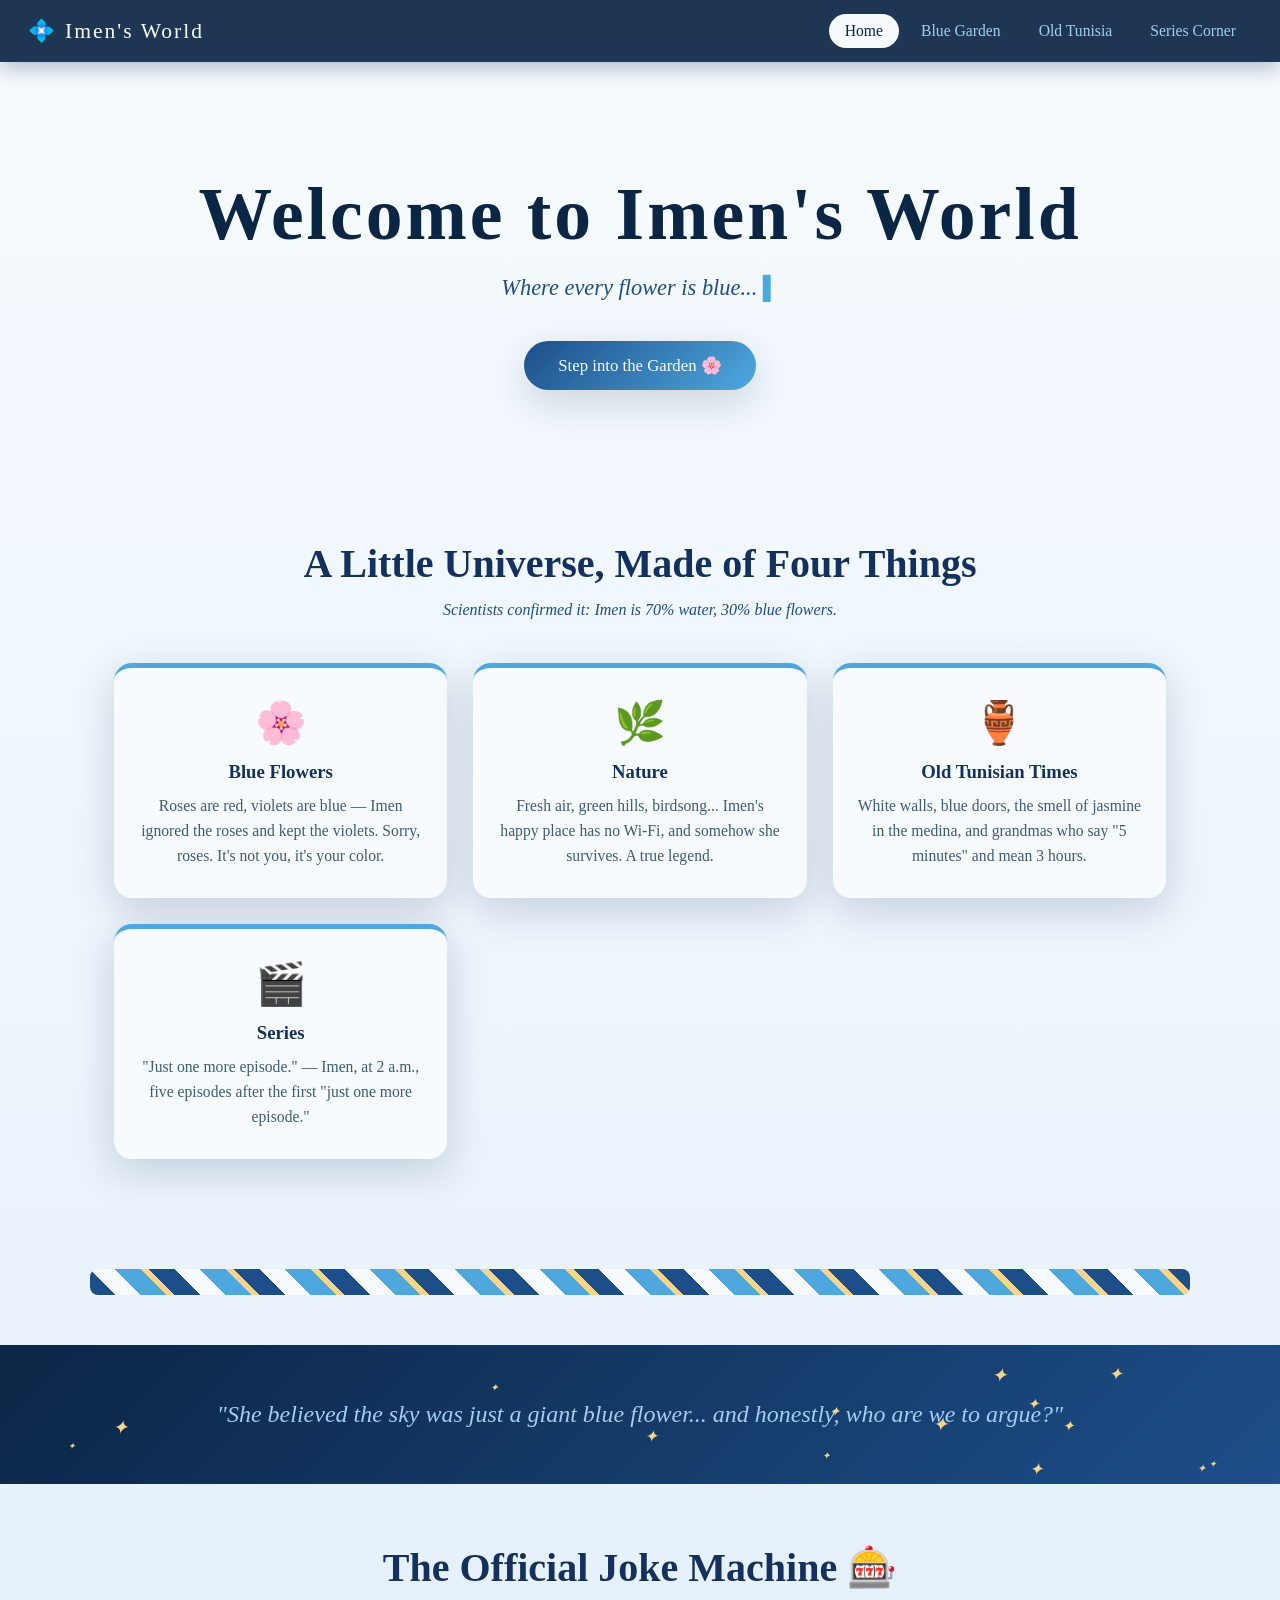
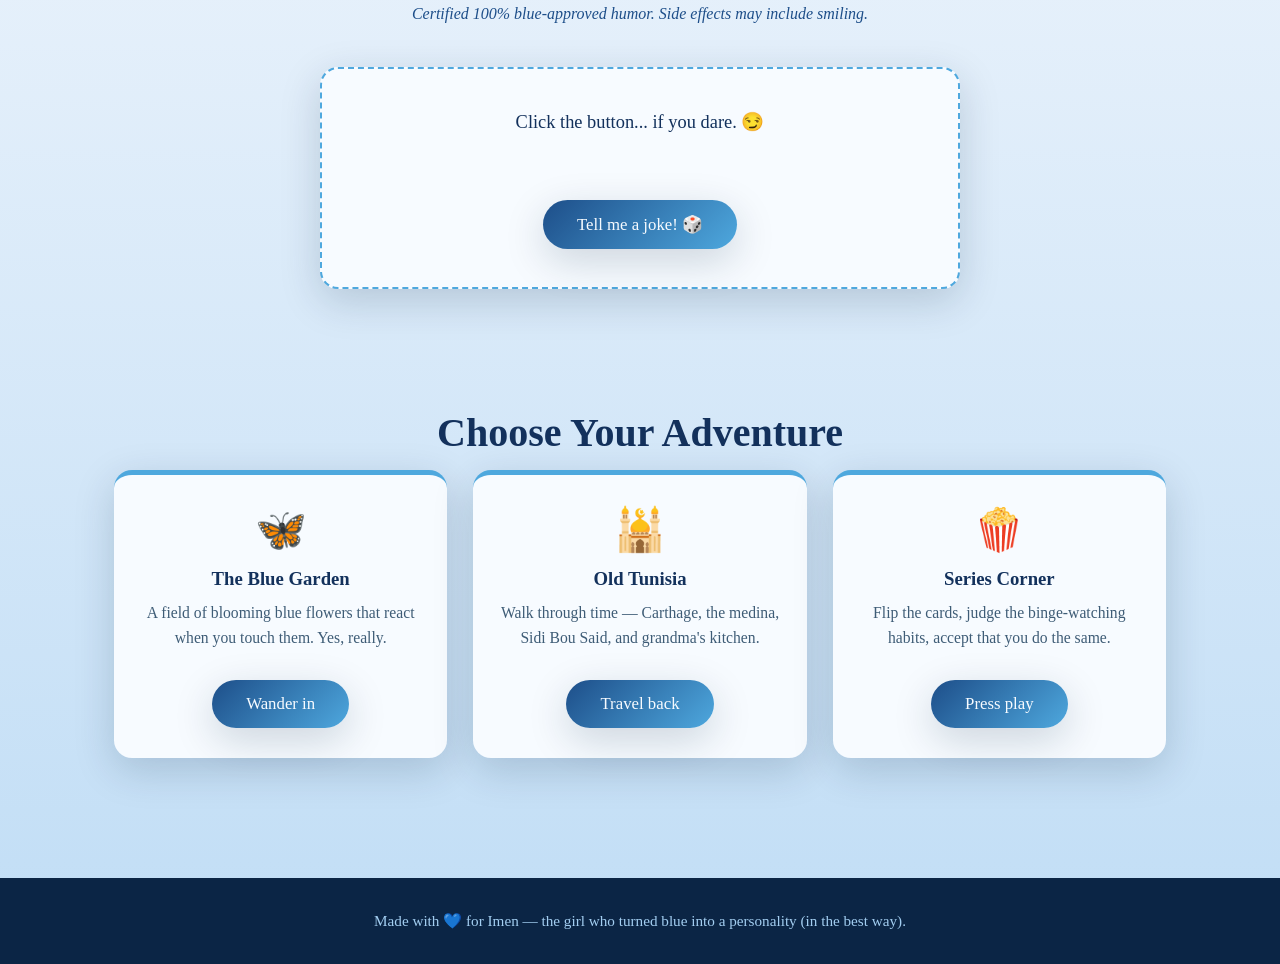
==== index.html @ 589ac903 "basics" ====
<!DOCTYPE html>
<html lang="en">
<head>
  <meta charset="UTF-8" />
  <meta name="viewport" content="width=device-width, initial-scale=1.0" />
  <title>Imen's World 💙</title>
  <link rel="stylesheet" href="style.css" />
</head>
<body>

  <nav>
    <a class="logo" href="index.html"><span class="spin-flower">💠</span> Imen's World</a>
    <div class="nav-links">
      <a href="index.html" class="active">Home</a>
      <a href="garden.html">Blue Garden</a>
      <a href="tunisia.html">Old Tunisia</a>
      <a href="series.html">Series Corner</a>
    </div>
  </nav>

  <main>
    <header class="hero">
      <h1>Welcome to Imen's World</h1>
      <p class="subtitle typewriter" data-typewriter='["Where every flower is blue... obviously. 💙","Powered by jasmine, mint tea & cliffhangers.","Ahla w sahla, beautiful soul! 🌿","Warning: excessive blue ahead. No refunds."]'></p>
      <a class="btn" href="garden.html">Step into the Garden 🌸</a>
    </header>

    <section>
      <h2 class="section-title reveal">A Little Universe, Made of Four Things</h2>
      <p class="section-sub reveal">Scientists confirmed it: Imen is 70% water, 30% blue flowers.</p>

      <div class="card-grid">
        <div class="card reveal">
          <span class="emoji">🌸</span>
          <h3>Blue Flowers</h3>
          <p>Roses are red, violets are blue — Imen ignored the roses and kept the violets. Sorry, roses. It's not you, it's your color.</p>
        </div>
        <div class="card reveal">
          <span class="emoji">🌿</span>
          <h3>Nature</h3>
          <p>Fresh air, green hills, birdsong... Imen's happy place has no Wi-Fi, and somehow she survives. A true legend.</p>
        </div>
        <div class="card reveal">
          <span class="emoji">🏺</span>
          <h3>Old Tunisian Times</h3>
          <p>White walls, blue doors, the smell of jasmine in the medina, and grandmas who say "5 minutes" and mean 3 hours.</p>
        </div>
        <div class="card reveal">
          <span class="emoji">🎬</span>
          <h3>Series</h3>
          <p>"Just one more episode." — Imen, at 2 a.m., five episodes after the first "just one more episode."</p>
        </div>
      </div>
    </section>

    <div class="mosaic-band"></div>

    <div class="quote-banner reveal">
      "She believed the sky was just a giant blue flower... and honestly, who are we to argue?"
    </div>

    <section>
      <h2 class="section-title reveal">The Official Joke Machine 🎰</h2>
      <p class="section-sub reveal">Certified 100% blue-approved humor. Side effects may include smiling.</p>

      <div class="joke-box reveal">
        <p id="joke-text" data-jokes='["Why did the blue flower never gossip? Because petals have ears... wait, that is not how it goes. 🌸","Imen has two moods: \"I love nature\" and \"the nature is outside and my series is inside.\" 🎬","Why did Imen bring a ladder to the medina? She heard the standards in old Tunisia were really high. 🏺","What is Imen&apos;s favorite color? Blue. Second favorite? Also blue. We double-checked. 💙","A Tunisian grandma&apos;s \"come eat a little something\" is legally binding for a 7-course meal. 🍲","Imen doesn&apos;t skip the intro song. She respects the artists. All 9 seasons of them. 🎵","Why don&apos;t blue flowers ever feel sad? Because they&apos;re already blue — it cancels out. Science! 🔬"]'>
          Click the button... if you dare. 😏
        </p>
        <button class="btn" id="joke-btn">Tell me a joke! 🎲</button>
      </div>
    </section>

    <section>
      <h2 class="section-title reveal">Choose Your Adventure</h2>
      <div class="card-grid">
        <div class="card reveal">
          <span class="emoji">🦋</span>
          <h3>The Blue Garden</h3>
          <p>A field of blooming blue flowers that react when you touch them. Yes, really.</p>
          <a class="btn" href="garden.html">Wander in</a>
        </div>
        <div class="card reveal">
          <span class="emoji">🕌</span>
          <h3>Old Tunisia</h3>
          <p>Walk through time — Carthage, the medina, Sidi Bou Said, and grandma's kitchen.</p>
          <a class="btn" href="tunisia.html">Travel back</a>
        </div>
        <div class="card reveal">
          <span class="emoji">🍿</span>
          <h3>Series Corner</h3>
          <p>Flip the cards, judge the binge-watching habits, accept that you do the same.</p>
          <a class="btn" href="series.html">Press play</a>
        </div>
      </div>
    </section>
  </main>

  <footer>
    Made with <span class="heart">💙</span> for Imen — the girl who turned blue into a personality (in the best way).
  </footer>

  <script src="script.js"></script>
</body>
</html>
---- style.css ----
/* ============================================
   Imen's World — shared styles
   Palette: Sidi Bou Said blues & whites
   ============================================ */

:root {
  --night: #0b2545;
  --deep: #13315c;
  --royal: #1d4e89;
  --sky: #4ea8de;
  --baby: #a3cef1;
  --mist: #e7f1fb;
  --cloud: #f7fbff;
  --gold: #f4d58d;
  --ink: #102a43;
  --radius: 18px;
  --shadow: 0 12px 40px rgba(11, 37, 69, 0.18);
}

* { margin: 0; padding: 0; box-sizing: border-box; }

html { scroll-behavior: smooth; }

body {
  font-family: "Georgia", "Times New Roman", serif;
  background: linear-gradient(180deg, var(--cloud) 0%, var(--mist) 60%, var(--baby) 130%);
  color: var(--ink);
  min-height: 100vh;
  overflow-x: hidden;
}

/* ---------- Page fade-in ---------- */
main { animation: pageIn 0.9s ease both; }
@keyframes pageIn {
  from { opacity: 0; transform: translateY(24px); }
  to   { opacity: 1; transform: translateY(0); }
}

/* ---------- Navigation ---------- */
nav {
  position: sticky;
  top: 0;
  z-index: 100;
  display: flex;
  align-items: center;
  justify-content: space-between;
  flex-wrap: wrap;
  gap: 10px;
  padding: 14px 28px;
  background: rgba(11, 37, 69, 0.92);
  backdrop-filter: blur(8px);
  box-shadow: 0 4px 24px rgba(11, 37, 69, 0.35);
}

.logo {
  color: var(--cloud);
  font-size: 1.35rem;
  letter-spacing: 2px;
  text-decoration: none;
  display: flex;
  align-items: center;
  gap: 8px;
}

.logo .spin-flower {
  display: inline-block;
  animation: slowSpin 9s linear infinite;
}
@keyframes slowSpin { to { transform: rotate(360deg); } }

.nav-links { display: flex; gap: 6px; flex-wrap: wrap; }

.nav-links a {
  color: var(--baby);
  text-decoration: none;
  padding: 8px 16px;
  border-radius: 999px;
  transition: background 0.3s, color 0.3s, transform 0.3s;
  font-size: 0.98rem;
}

.nav-links a:hover {
  background: var(--sky);
  color: var(--night);
  transform: translateY(-3px) rotate(-1deg);
}

.nav-links a.active {
  background: var(--cloud);
  color: var(--night);
}

/* ---------- Hero ---------- */
.hero {
  position: relative;
  text-align: center;
  padding: 110px 20px 90px;
  overflow: hidden;
}

.hero h1 {
  font-size: clamp(2.4rem, 7vw, 4.6rem);
  color: var(--night);
  letter-spacing: 3px;
  animation: glowPulse 4s ease-in-out infinite;
}

@keyframes glowPulse {
  0%, 100% { text-shadow: 0 0 10px rgba(78, 168, 222, 0.25); }
  50%      { text-shadow: 0 0 30px rgba(78, 168, 222, 0.75); }
}

.hero .subtitle {
  margin-top: 18px;
  font-size: clamp(1.05rem, 2.6vw, 1.4rem);
  color: var(--royal);
  font-style: italic;
  min-height: 1.6em;
}

.typewriter::after {
  content: "▌";
  color: var(--sky);
  animation: blink 0.85s steps(1) infinite;
}
@keyframes blink { 50% { opacity: 0; } }

/* ---------- Buttons ---------- */
.btn {
  display: inline-block;
  margin-top: 30px;
  padding: 14px 34px;
  border: none;
  border-radius: 999px;
  background: linear-gradient(135deg, var(--royal), var(--sky));
  color: var(--cloud);
  font-size: 1.05rem;
  font-family: inherit;
  text-decoration: none;
  cursor: pointer;
  box-shadow: var(--shadow);
  transition: transform 0.3s, box-shadow 0.3s;
}

.btn:hover {
  transform: translateY(-5px) scale(1.04);
  box-shadow: 0 18px 50px rgba(29, 78, 137, 0.4);
}

.btn:active { transform: scale(0.97); }

/* ---------- Sections & cards ---------- */
section { padding: 60px 24px; max-width: 1100px; margin: 0 auto; }

.section-title {
  text-align: center;
  font-size: clamp(1.7rem, 4vw, 2.5rem);
  color: var(--deep);
  margin-bottom: 14px;
}

.section-sub {
  text-align: center;
  color: var(--royal);
  font-style: italic;
  margin-bottom: 44px;
}

.card-grid {
  display: grid;
  grid-template-columns: repeat(auto-fit, minmax(250px, 1fr));
  gap: 26px;
}

.card {
  background: var(--cloud);
  border-radius: var(--radius);
  padding: 30px 24px;
  text-align: center;
  box-shadow: var(--shadow);
  border-top: 5px solid var(--sky);
  transition: transform 0.35s, box-shadow 0.35s;
}

.card:hover {
  transform: translateY(-10px) rotate(0.6deg);
  box-shadow: 0 24px 60px rgba(11, 37, 69, 0.25);
}

.card .emoji {
  font-size: 2.6rem;
  display: inline-block;
  animation: floaty 3.4s ease-in-out infinite;
}

.card h3 { color: var(--deep); margin: 14px 0 10px; }
.card p { color: #3e5c76; line-height: 1.6; font-size: 0.98rem; }

@keyframes floaty {
  0%, 100% { transform: translateY(0); }
  50%      { transform: translateY(-9px); }
}

/* ---------- Scroll reveal ---------- */
.reveal {
  opacity: 0;
  transform: translateY(40px);
  transition: opacity 0.8s ease, transform 0.8s ease;
}
.reveal.visible { opacity: 1; transform: translateY(0); }

/* ---------- Falling petals ---------- */
.petal {
  position: fixed;
  top: -40px;
  color: var(--sky);
  z-index: 50;
  pointer-events: none;
  user-select: none;
  animation-name: fall, sway;
  animation-timing-function: linear, ease-in-out;
  animation-iteration-count: 1, infinite;
}

@keyframes fall {
  to { transform: translateY(110vh) rotate(360deg); opacity: 0.85; }
}
@keyframes sway {
  0%, 100% { margin-left: 0; }
  50%      { margin-left: 48px; }
}

/* ---------- Flip cards (series) ---------- */
.flip-card {
  background: transparent;
  perspective: 1100px;
  height: 270px;
}

.flip-inner {
  position: relative;
  width: 100%;
  height: 100%;
  transition: transform 0.8s cubic-bezier(0.4, 0.2, 0.2, 1);
  transform-style: preserve-3d;
}

.flip-card:hover .flip-inner { transform: rotateY(180deg); }

.flip-face {
  position: absolute;
  inset: 0;
  backface-visibility: hidden;
  border-radius: var(--radius);
  display: flex;
  flex-direction: column;
  align-items: center;
  justify-content: center;
  padding: 24px;
  text-align: center;
  box-shadow: var(--shadow);
}

.flip-front {
  background: linear-gradient(160deg, var(--deep), var(--royal));
  color: var(--cloud);
}

.flip-front .emoji { font-size: 3rem; }
.flip-front h3 { margin-top: 14px; letter-spacing: 1px; }

.flip-back {
  background: var(--cloud);
  color: var(--ink);
  transform: rotateY(180deg);
  border: 2px solid var(--baby);
  line-height: 1.55;
}

/* ---------- Tunisian arches & mosaic ---------- */
.arch-row {
  display: grid;
  grid-template-columns: repeat(auto-fit, minmax(220px, 1fr));
  gap: 26px;
}

.arch {
  background: var(--cloud);
  border: 3px solid var(--royal);
  border-radius: 130px 130px var(--radius) var(--radius);
  padding: 60px 22px 30px;
  text-align: center;
  box-shadow: var(--shadow);
  transition: transform 0.4s;
  position: relative;
  overflow: hidden;
}

.arch::before {
  content: "";
  position: absolute;
  top: 0; left: 0; right: 0;
  height: 12px;
  background: repeating-linear-gradient(
    90deg,
    var(--royal) 0 14px,
    var(--cloud) 14px 28px,
    var(--sky) 28px 42px,
    var(--cloud) 42px 56px
  );
}

.arch:hover { transform: translateY(-8px) scale(1.02); }

.arch .door {
  font-size: 3rem;
  display: inline-block;
  transition: transform 0.5s;
}
.arch:hover .door { transform: rotateY(35deg) scale(1.15); }

.arch h3 { color: var(--deep); margin: 12px 0 10px; }
.arch p { color: #3e5c76; line-height: 1.6; font-size: 0.95rem; }

.mosaic-band {
  height: 26px;
  margin: 50px auto;
  max-width: 1100px;
  border-radius: 8px;
  background: repeating-linear-gradient(
    45deg,
    var(--royal) 0 18px,
    var(--cloud) 18px 36px,
    var(--sky) 36px 54px,
    var(--gold) 54px 60px
  );
  background-size: 200% 100%;
  animation: mosaicSlide 14s linear infinite;
}

@keyframes mosaicSlide { to { background-position: 200% 0; } }

/* ---------- Garden / blooming flowers ---------- */
.garden {
  display: flex;
  justify-content: center;
  align-items: flex-end;
  gap: clamp(8px, 4vw, 40px);
  flex-wrap: wrap;
  padding: 30px 10px 0;
}

.flower {
  font-size: clamp(2.2rem, 6vw, 3.6rem);
  transform: scale(0);
  animation: bloom 1.1s cubic-bezier(0.34, 1.56, 0.64, 1) forwards;
  cursor: pointer;
  transition: transform 0.3s;
}

.flower:hover { transform: scale(1.3) rotate(12deg) !important; }

.flower.tint { filter: hue-rotate(195deg) saturate(1.35); }

@keyframes bloom {
  to { transform: scale(1); }
}

.stem-note {
  text-align: center;
  margin-top: 24px;
  color: var(--royal);
  font-style: italic;
}

/* ---------- Joke box ---------- */
.joke-box {
  max-width: 640px;
  margin: 0 auto;
  background: var(--cloud);
  border-radius: var(--radius);
  border: 2px dashed var(--sky);
  padding: 38px 30px;
  text-align: center;
  box-shadow: var(--shadow);
}

.joke-box p {
  font-size: 1.15rem;
  line-height: 1.65;
  color: var(--deep);
  min-height: 3.4em;
  transition: opacity 0.3s;
}

.joke-box p.fading { opacity: 0; }

/* ---------- Quote banner ---------- */
.quote-banner {
  background: linear-gradient(135deg, var(--night), var(--royal));
  color: var(--baby);
  text-align: center;
  padding: 56px 24px;
  font-size: clamp(1.1rem, 3vw, 1.5rem);
  font-style: italic;
  position: relative;
  overflow: hidden;
}

.quote-banner .star {
  position: absolute;
  color: var(--gold);
  animation: twinkle 2.6s ease-in-out infinite;
}

@keyframes twinkle {
  0%, 100% { opacity: 0.15; transform: scale(0.8); }
  50%      { opacity: 1; transform: scale(1.25); }
}

/* ---------- Timeline (old Tunisian times) ---------- */
.timeline {
  position: relative;
  max-width: 760px;
  margin: 0 auto;
  padding-left: 36px;
}

.timeline::before {
  content: "";
  position: absolute;
  left: 10px; top: 0; bottom: 0;
  width: 4px;
  border-radius: 4px;
  background: linear-gradient(var(--sky), var(--royal));
}

.timeline-item {
  position: relative;
  background: var(--cloud);
  border-radius: var(--radius);
  padding: 22px 26px;
  margin-bottom: 28px;
  box-shadow: var(--shadow);
}

.timeline-item::before {
  content: "✦";
  position: absolute;
  left: -34px; top: 22px;
  color: var(--gold);
  background: var(--royal);
  border-radius: 50%;
  width: 26px; height: 26px;
  display: flex;
  align-items: center;
  justify-content: center;
  font-size: 0.8rem;
}

.timeline-item h3 { color: var(--deep); margin-bottom: 8px; }
.timeline-item p { color: #3e5c76; line-height: 1.6; }

/* ---------- Footer ---------- */
footer {
  margin-top: 60px;
  padding: 34px 20px;
  text-align: center;
  background: var(--night);
  color: var(--baby);
  font-size: 0.95rem;
}

footer .heart {
  display: inline-block;
  animation: heartbeat 1.6s ease-in-out infinite;
}

@keyframes heartbeat {
  0%, 100% { transform: scale(1); }
  25%      { transform: scale(1.3); }
  40%      { transform: scale(1); }
}

/* ---------- Misc ---------- */
.wave-divider { display: block; width: 100%; height: 70px; }

@media (max-width: 600px) {
  nav { justify-content: center; }
  .hero { padding: 70px 16px 60px; }
}
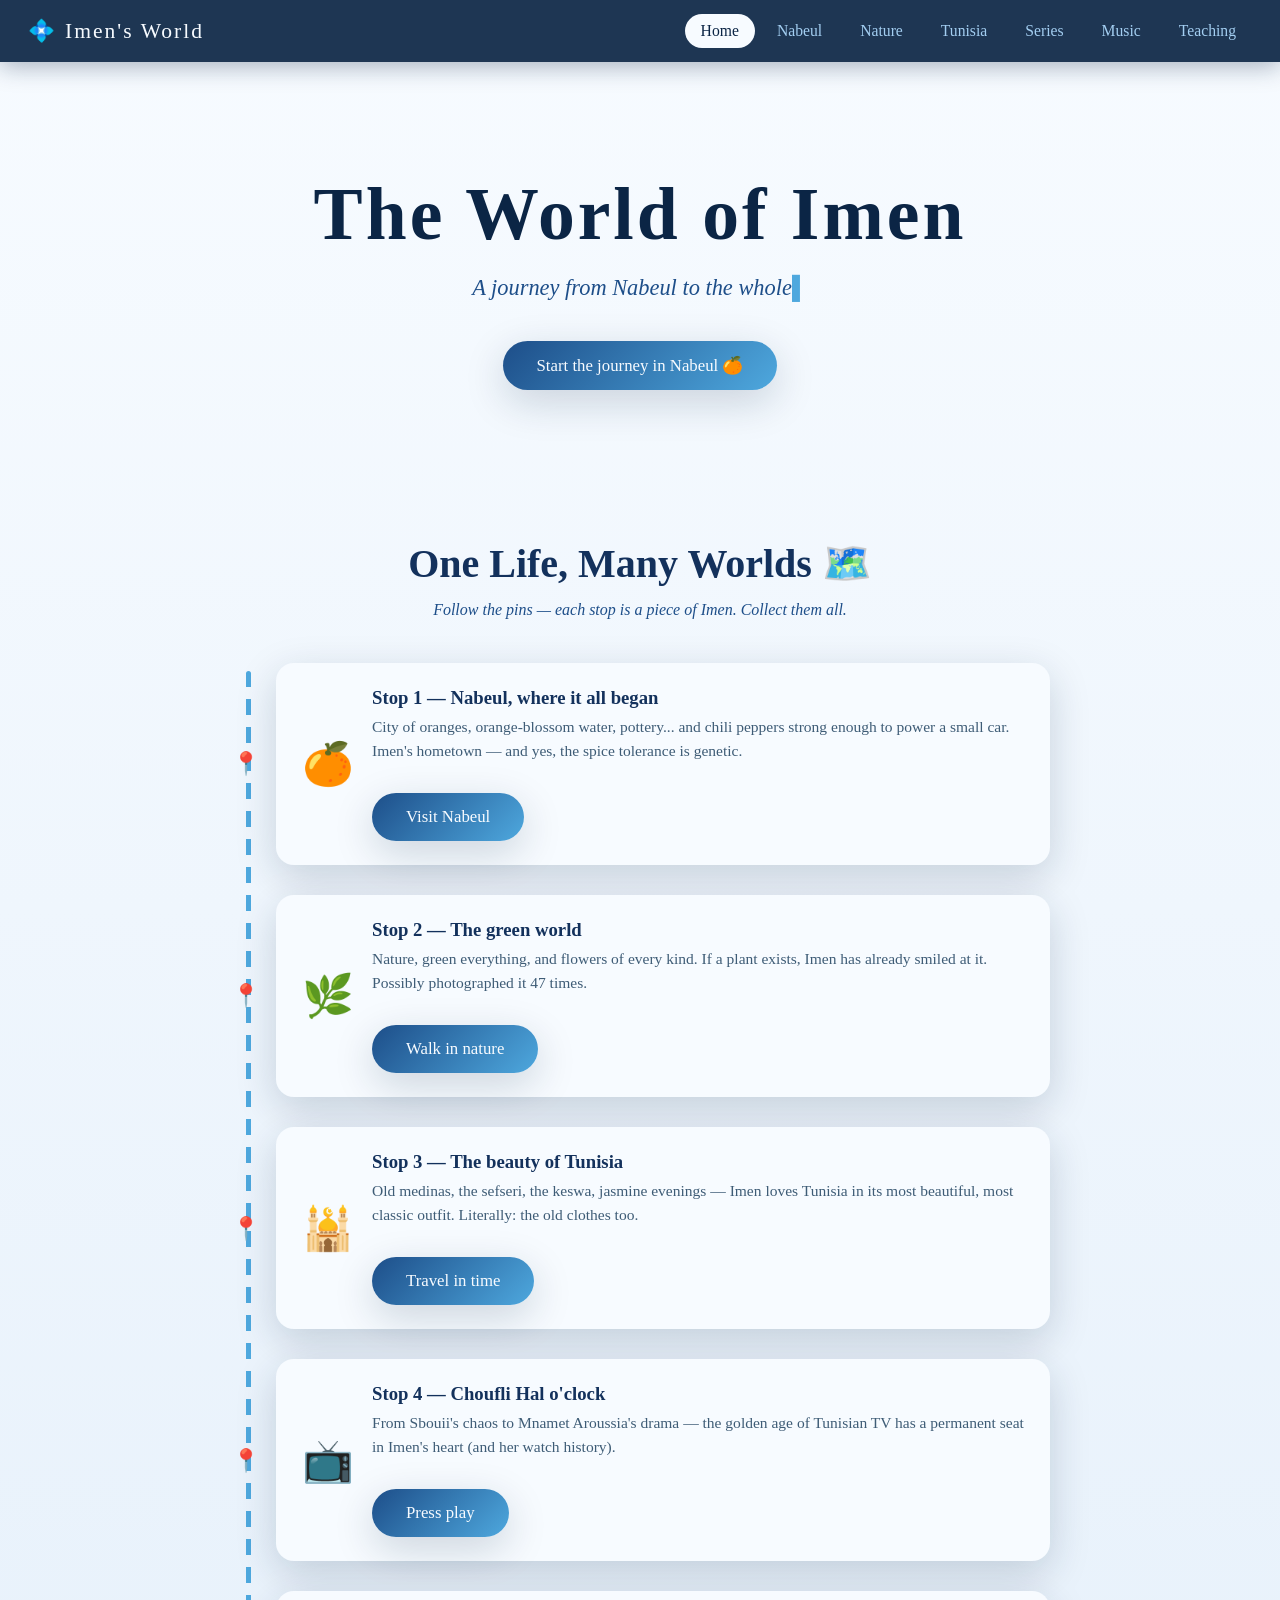
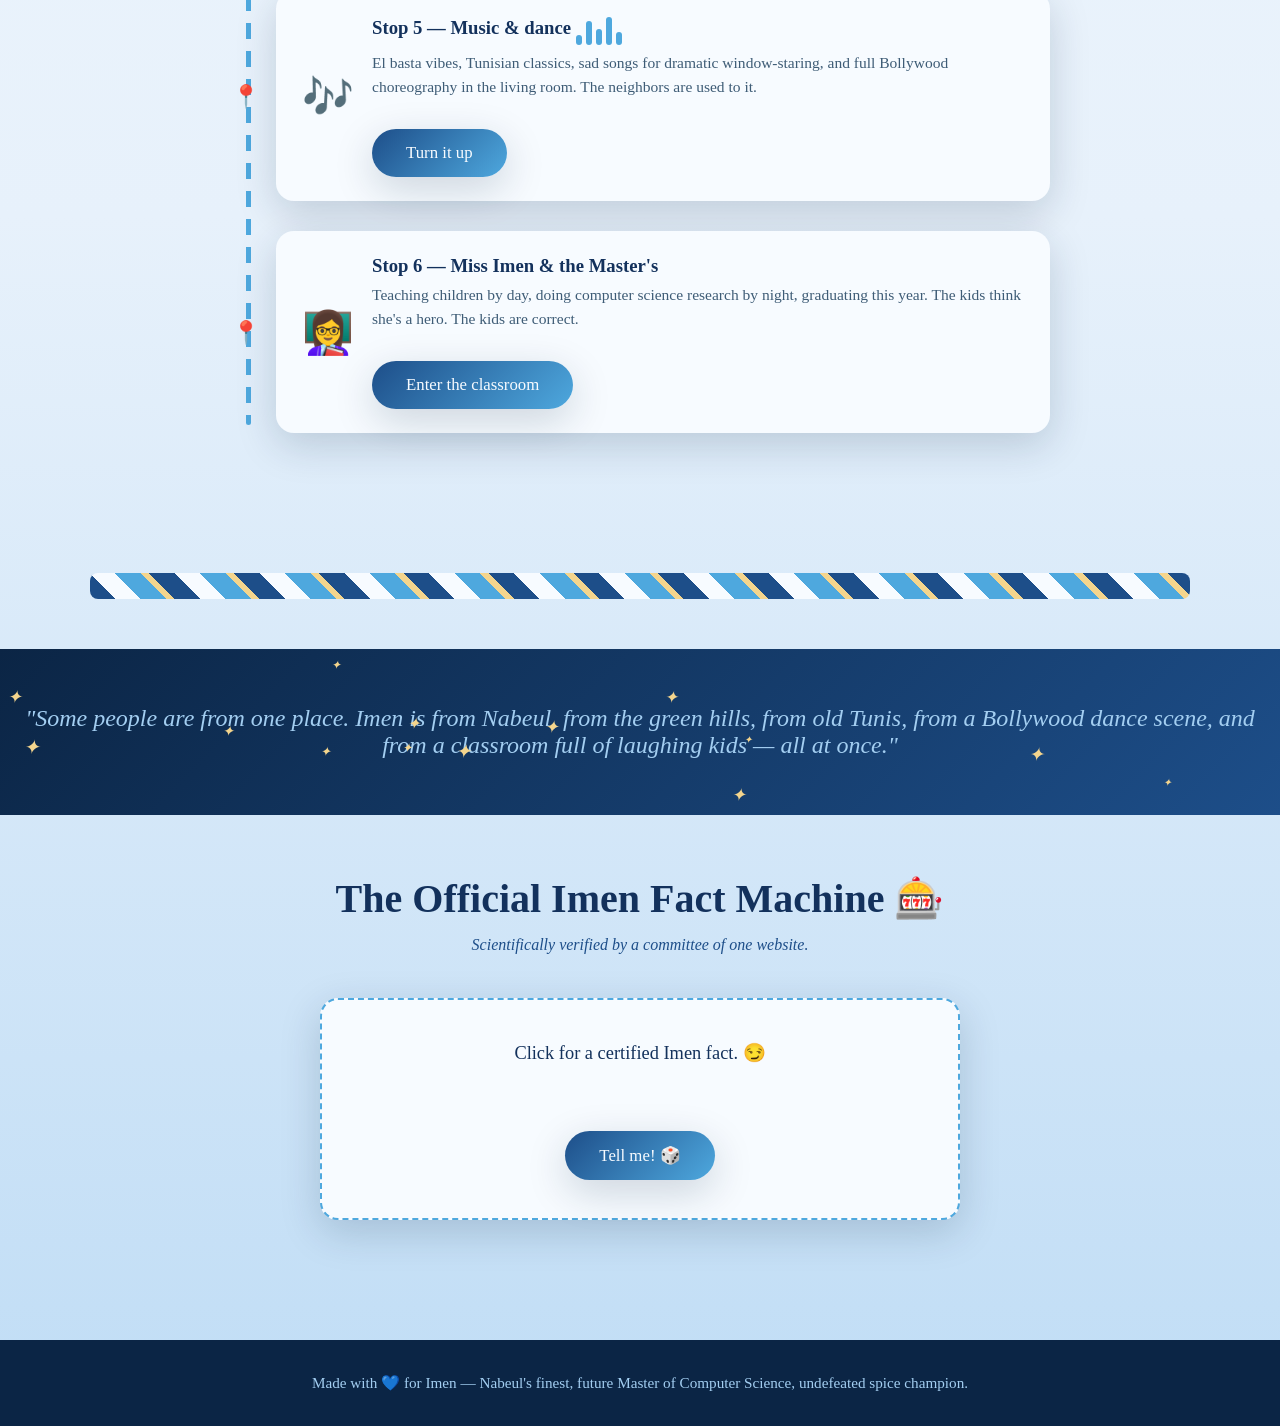
==== commit 8c852c24: "new website" ====
--- a/index.html
+++ b/index.html
@@ -3,7 +3,7 @@
 <head>
   <meta charset="UTF-8" />
   <meta name="viewport" content="width=device-width, initial-scale=1.0" />
-  <title>Imen's World 💙</title>
+  <title>The World of Imen 💙</title>
   <link rel="stylesheet" href="style.css" />
 </head>
 <body>
@@ -12,43 +12,79 @@
     <a class="logo" href="index.html"><span class="spin-flower">💠</span> Imen's World</a>
     <div class="nav-links">
       <a href="index.html" class="active">Home</a>
-      <a href="garden.html">Blue Garden</a>
-      <a href="tunisia.html">Old Tunisia</a>
-      <a href="series.html">Series Corner</a>
+      <a href="nabeul.html">Nabeul</a>
+      <a href="garden.html">Nature</a>
+      <a href="tunisia.html">Tunisia</a>
+      <a href="series.html">Series</a>
+      <a href="music.html">Music</a>
+      <a href="teaching.html">Teaching</a>
     </div>
   </nav>
 
   <main>
     <header class="hero">
-      <h1>Welcome to Imen's World</h1>
-      <p class="subtitle typewriter" data-typewriter='["Where every flower is blue... obviously. 💙","Powered by jasmine, mint tea & cliffhangers.","Ahla w sahla, beautiful soul! 🌿","Warning: excessive blue ahead. No refunds."]'></p>
-      <a class="btn" href="garden.html">Step into the Garden 🌸</a>
+      <h1>The World of Imen</h1>
+      <p class="subtitle typewriter" data-typewriter='["A journey from Nabeul to the whole world... 🌍","Teacher by day, researcher by deadline, binge-watcher by night.","Spice level: Nabeul. Handle with care. 🌶️","Ahla w sahla — the tour starts now!"]'></p>
+      <a class="btn" href="nabeul.html">Start the journey in Nabeul 🍊</a>
     </header>
 
     <section>
-      <h2 class="section-title reveal">A Little Universe, Made of Four Things</h2>
-      <p class="section-sub reveal">Scientists confirmed it: Imen is 70% water, 30% blue flowers.</p>
+      <h2 class="section-title reveal">One Life, Many Worlds 🗺️</h2>
+      <p class="section-sub reveal">Follow the pins — each stop is a piece of Imen. Collect them all.</p>
 
-      <div class="card-grid">
-        <div class="card reveal">
-          <span class="emoji">🌸</span>
-          <h3>Blue Flowers</h3>
-          <p>Roses are red, violets are blue — Imen ignored the roses and kept the violets. Sorry, roses. It's not you, it's your color.</p>
+      <div class="journey">
+        <div class="journey-stop reveal">
+          <span class="stop-emoji">🍊</span>
+          <div class="grow">
+            <h3>Stop 1 — Nabeul, where it all began</h3>
+            <p>City of oranges, orange-blossom water, pottery... and chili peppers strong enough to power a small car. Imen's hometown — and yes, the spice tolerance is genetic.</p>
+            <a class="btn" href="nabeul.html">Visit Nabeul</a>
+          </div>
         </div>
-        <div class="card reveal">
-          <span class="emoji">🌿</span>
-          <h3>Nature</h3>
-          <p>Fresh air, green hills, birdsong... Imen's happy place has no Wi-Fi, and somehow she survives. A true legend.</p>
+
+        <div class="journey-stop reveal">
+          <span class="stop-emoji">🌿</span>
+          <div class="grow">
+            <h3>Stop 2 — The green world</h3>
+            <p>Nature, green everything, and flowers of every kind. If a plant exists, Imen has already smiled at it. Possibly photographed it 47 times.</p>
+            <a class="btn" href="garden.html">Walk in nature</a>
+          </div>
         </div>
-        <div class="card reveal">
-          <span class="emoji">🏺</span>
-          <h3>Old Tunisian Times</h3>
-          <p>White walls, blue doors, the smell of jasmine in the medina, and grandmas who say "5 minutes" and mean 3 hours.</p>
+
+        <div class="journey-stop reveal">
+          <span class="stop-emoji">🕌</span>
+          <div class="grow">
+            <h3>Stop 3 — The beauty of Tunisia</h3>
+            <p>Old medinas, the sefseri, the keswa, jasmine evenings — Imen loves Tunisia in its most beautiful, most classic outfit. Literally: the old clothes too.</p>
+            <a class="btn" href="tunisia.html">Travel in time</a>
+          </div>
         </div>
-        <div class="card reveal">
-          <span class="emoji">🎬</span>
-          <h3>Series</h3>
-          <p>"Just one more episode." — Imen, at 2 a.m., five episodes after the first "just one more episode."</p>
+
+        <div class="journey-stop reveal">
+          <span class="stop-emoji">📺</span>
+          <div class="grow">
+            <h3>Stop 4 — Choufli Hal o'clock</h3>
+            <p>From Sbouii's chaos to Mnamet Aroussia's drama — the golden age of Tunisian TV has a permanent seat in Imen's heart (and her watch history).</p>
+            <a class="btn" href="series.html">Press play</a>
+          </div>
+        </div>
+
+        <div class="journey-stop reveal">
+          <span class="stop-emoji">🎶</span>
+          <div class="grow">
+            <h3>Stop 5 — Music &amp; dance <span class="music-bars"><i></i><i></i><i></i><i></i><i></i></span></h3>
+            <p>El basta vibes, Tunisian classics, sad songs for dramatic window-staring, and full Bollywood choreography in the living room. The neighbors are used to it.</p>
+            <a class="btn" href="music.html">Turn it up</a>
+          </div>
+        </div>
+
+        <div class="journey-stop reveal">
+          <span class="stop-emoji">👩‍🏫</span>
+          <div class="grow">
+            <h3>Stop 6 — Miss Imen &amp; the Master's</h3>
+            <p>Teaching children by day, doing computer science research by night, graduating this year. The kids think she's a hero. The kids are correct.</p>
+            <a class="btn" href="teaching.html">Enter the classroom</a>
+          </div>
         </div>
       </div>
     </section>
@@ -56,48 +92,24 @@
     <div class="mosaic-band"></div>
 
     <div class="quote-banner reveal">
-      "She believed the sky was just a giant blue flower... and honestly, who are we to argue?"
+      "Some people are from one place. Imen is from Nabeul, from the green hills, from old Tunis, from a Bollywood dance scene, and from a classroom full of laughing kids — all at once."
     </div>
 
     <section>
-      <h2 class="section-title reveal">The Official Joke Machine 🎰</h2>
-      <p class="section-sub reveal">Certified 100% blue-approved humor. Side effects may include smiling.</p>
+      <h2 class="section-title reveal">The Official Imen Fact Machine 🎰</h2>
+      <p class="section-sub reveal">Scientifically verified by a committee of one website.</p>
 
       <div class="joke-box reveal">
-        <p id="joke-text" data-jokes='["Why did the blue flower never gossip? Because petals have ears... wait, that is not how it goes. 🌸","Imen has two moods: \"I love nature\" and \"the nature is outside and my series is inside.\" 🎬","Why did Imen bring a ladder to the medina? She heard the standards in old Tunisia were really high. 🏺","What is Imen&apos;s favorite color? Blue. Second favorite? Also blue. We double-checked. 💙","A Tunisian grandma&apos;s \"come eat a little something\" is legally binding for a 7-course meal. 🍲","Imen doesn&apos;t skip the intro song. She respects the artists. All 9 seasons of them. 🎵","Why don&apos;t blue flowers ever feel sad? Because they&apos;re already blue — it cancels out. Science! 🔬"]'>
-          Click the button... if you dare. 😏
+        <p id="joke-text" data-jokes='["Imen&apos;s spice scale: mild, medium, hot, Nabeul. There is nothing after Nabeul. 🌶️","Imen can debug code AND a classroom of 25 children. Only one of those has documentation. 👩‍🏫","Imen watching Choufli Hal for the 100th time: \"maybe THIS time Sbouii will behave.\" He will not. 📺","Sad music + window + rain = Imen starring in a music video only she can see. 🎬","Imen&apos;s research master thesis is the only thing she binge-writes slower than she binge-watches. 🎓","An Indian dance scene starts. Imen&apos;s shoulders move first. Resistance was never an option. 💃","Imen says \"yezzi, last episode.\" The sun rises. The birds judge silently. 🌅"]'>
+          Click for a certified Imen fact. 😏
         </p>
-        <button class="btn" id="joke-btn">Tell me a joke! 🎲</button>
-      </div>
-    </section>
-
-    <section>
-      <h2 class="section-title reveal">Choose Your Adventure</h2>
-      <div class="card-grid">
-        <div class="card reveal">
-          <span class="emoji">🦋</span>
-          <h3>The Blue Garden</h3>
-          <p>A field of blooming blue flowers that react when you touch them. Yes, really.</p>
-          <a class="btn" href="garden.html">Wander in</a>
-        </div>
-        <div class="card reveal">
-          <span class="emoji">🕌</span>
-          <h3>Old Tunisia</h3>
-          <p>Walk through time — Carthage, the medina, Sidi Bou Said, and grandma's kitchen.</p>
-          <a class="btn" href="tunisia.html">Travel back</a>
-        </div>
-        <div class="card reveal">
-          <span class="emoji">🍿</span>
-          <h3>Series Corner</h3>
-          <p>Flip the cards, judge the binge-watching habits, accept that you do the same.</p>
-          <a class="btn" href="series.html">Press play</a>
-        </div>
+        <button class="btn" id="joke-btn">Tell me! 🎲</button>
       </div>
     </section>
   </main>
 
   <footer>
-    Made with <span class="heart">💙</span> for Imen — the girl who turned blue into a personality (in the best way).
+    Made with <span class="heart">💙</span> for Imen — Nabeul's finest, future Master of Computer Science, undefeated spice champion.
   </footer>
 
   <script src="script.js"></script>
--- a/style.css
+++ b/style.css
@@ -13,6 +13,10 @@
   --cloud: #f7fbff;
   --gold: #f4d58d;
   --ink: #102a43;
+  --leaf: #2f7d4f;
+  --mint: #b7e4c7;
+  --spice: #d1495b;
+  --terra: #c4602e;
   --radius: 18px;
   --shadow: 0 12px 40px rgba(11, 37, 69, 0.18);
 }
@@ -485,7 +489,222 @@
 /* ---------- Misc ---------- */
 .wave-divider { display: block; width: 100%; height: 70px; }
 
+/* ---------- Theme accents per page ---------- */
+.card.green { border-top-color: var(--leaf); }
+.card.spice { border-top-color: var(--spice); }
+.card.terra { border-top-color: var(--terra); }
+.card.gold  { border-top-color: var(--gold); }
+
+/* ---------- Journey map (home) ---------- */
+.journey {
+  position: relative;
+  max-width: 820px;
+  margin: 0 auto;
+  padding-left: 46px;
+}
+
+.journey::before {
+  content: "";
+  position: absolute;
+  left: 16px; top: 8px; bottom: 8px;
+  width: 5px;
+  border-radius: 6px;
+  background: repeating-linear-gradient(
+    180deg,
+    var(--sky) 0 16px,
+    transparent 16px 28px
+  );
+}
+
+.journey-stop {
+  position: relative;
+  background: var(--cloud);
+  border-radius: var(--radius);
+  padding: 24px 26px;
+  margin-bottom: 30px;
+  box-shadow: var(--shadow);
+  display: flex;
+  gap: 18px;
+  align-items: center;
+  flex-wrap: wrap;
+  transition: transform 0.35s;
+}
+
+.journey-stop:hover { transform: translateX(10px); }
+
+.journey-stop::before {
+  content: "📍";
+  position: absolute;
+  left: -44px;
+  font-size: 1.4rem;
+  animation: floaty 3s ease-in-out infinite;
+}
+
+.journey-stop .stop-emoji { font-size: 2.6rem; }
+.journey-stop h3 { color: var(--deep); margin-bottom: 6px; }
+.journey-stop p { color: #3e5c76; line-height: 1.55; font-size: 0.97rem; }
+.journey-stop .grow { flex: 1; min-width: 220px; }
+
+/* ---------- Spice meter ---------- */
+.spice-meter {
+  max-width: 560px;
+  margin: 0 auto;
+  background: var(--cloud);
+  border-radius: var(--radius);
+  padding: 30px;
+  box-shadow: var(--shadow);
+}
+
+.spice-row {
+  display: flex;
+  align-items: center;
+  gap: 12px;
+  margin: 14px 0;
+}
+
+.spice-row .label { flex: 0 0 165px; color: var(--deep); font-size: 0.95rem; }
+
+.spice-bar {
+  flex: 1;
+  height: 16px;
+  border-radius: 999px;
+  background: var(--mist);
+  overflow: hidden;
+}
+
+.spice-fill {
+  display: block;
+  height: 100%;
+  width: 0;
+  border-radius: 999px;
+  background: linear-gradient(90deg, var(--gold), var(--spice));
+  transition: width 1.6s cubic-bezier(0.22, 1, 0.36, 1);
+}
+
+.visible .spice-fill { width: var(--w, 50%); }
+
+.chili {
+  display: inline-block;
+  animation: chiliShake 2.2s ease-in-out infinite;
+}
+
+@keyframes chiliShake {
+  0%, 100% { transform: rotate(0); }
+  10% { transform: rotate(-14deg); }
+  20% { transform: rotate(12deg); }
+  30% { transform: rotate(-8deg); }
+  40% { transform: rotate(0); }
+}
+
+/* ---------- Dancer ---------- */
+.dancer {
+  display: inline-block;
+  font-size: 3rem;
+  animation: dance 1.4s ease-in-out infinite;
+  transform-origin: bottom center;
+}
+
+@keyframes dance {
+  0%, 100% { transform: rotate(-8deg) translateY(0); }
+  25%      { transform: rotate(6deg) translateY(-10px); }
+  50%      { transform: rotate(-5deg) translateY(0); }
+  75%      { transform: rotate(9deg) translateY(-8px); }
+}
+
+/* ---------- Music bars ---------- */
+.music-bars {
+  display: inline-flex;
+  align-items: flex-end;
+  gap: 4px;
+  height: 30px;
+  vertical-align: middle;
+}
+
+.music-bars i {
+  width: 6px;
+  border-radius: 3px;
+  background: var(--sky);
+  animation: bounceBar 1s ease-in-out infinite;
+}
+
+.music-bars i:nth-child(1) { height: 35%; animation-delay: 0s; }
+.music-bars i:nth-child(2) { height: 80%; animation-delay: 0.15s; }
+.music-bars i:nth-child(3) { height: 55%; animation-delay: 0.3s; }
+.music-bars i:nth-child(4) { height: 95%; animation-delay: 0.45s; }
+.music-bars i:nth-child(5) { height: 45%; animation-delay: 0.6s; }
+
+@keyframes bounceBar {
+  0%, 100% { transform: scaleY(0.5); }
+  50%      { transform: scaleY(1.15); }
+}
+
+/* ---------- Graduation cap toss ---------- */
+.cap {
+  display: inline-block;
+  font-size: 3rem;
+  animation: capToss 2.8s ease-in-out infinite;
+}
+
+@keyframes capToss {
+  0%, 100% { transform: translateY(0) rotate(0); }
+  40%      { transform: translateY(-34px) rotate(-22deg); }
+  60%      { transform: translateY(-30px) rotate(18deg); }
+}
+
+/* ---------- Blackboard ---------- */
+.blackboard {
+  max-width: 680px;
+  margin: 0 auto;
+  background: #1e3a34;
+  border: 12px solid #8b5e3c;
+  border-radius: 14px;
+  padding: 34px 28px;
+  color: #f4f9f4;
+  font-family: "Comic Sans MS", "Segoe Print", cursive;
+  text-align: center;
+  box-shadow: var(--shadow);
+}
+
+.blackboard .chalk-line {
+  font-size: 1.15rem;
+  line-height: 2;
+  opacity: 0;
+  animation: chalkIn 0.8s ease forwards;
+}
+
+.blackboard .chalk-line:nth-child(1) { animation-delay: 0.3s; }
+.blackboard .chalk-line:nth-child(2) { animation-delay: 1.1s; }
+.blackboard .chalk-line:nth-child(3) { animation-delay: 1.9s; }
+.blackboard .chalk-line:nth-child(4) { animation-delay: 2.7s; }
+
+@keyframes chalkIn {
+  from { opacity: 0; transform: translateX(-12px); }
+  to   { opacity: 1; transform: translateX(0); }
+}
+
+/* ---------- Chips ---------- */
+.chip-row {
+  display: flex;
+  flex-wrap: wrap;
+  gap: 10px;
+  justify-content: center;
+  margin-top: 18px;
+}
+
+.chip {
+  background: var(--mist);
+  border: 1.5px solid var(--baby);
+  color: var(--deep);
+  padding: 7px 16px;
+  border-radius: 999px;
+  font-size: 0.9rem;
+  transition: transform 0.25s, background 0.25s;
+}
+
+.chip:hover { transform: translateY(-4px) rotate(-1.5deg); background: var(--baby); }
+
 @media (max-width: 600px) {
   nav { justify-content: center; }
   .hero { padding: 70px 16px 60px; }
-}
+  .spice-row .label { flex-basis: 120px; }
+}
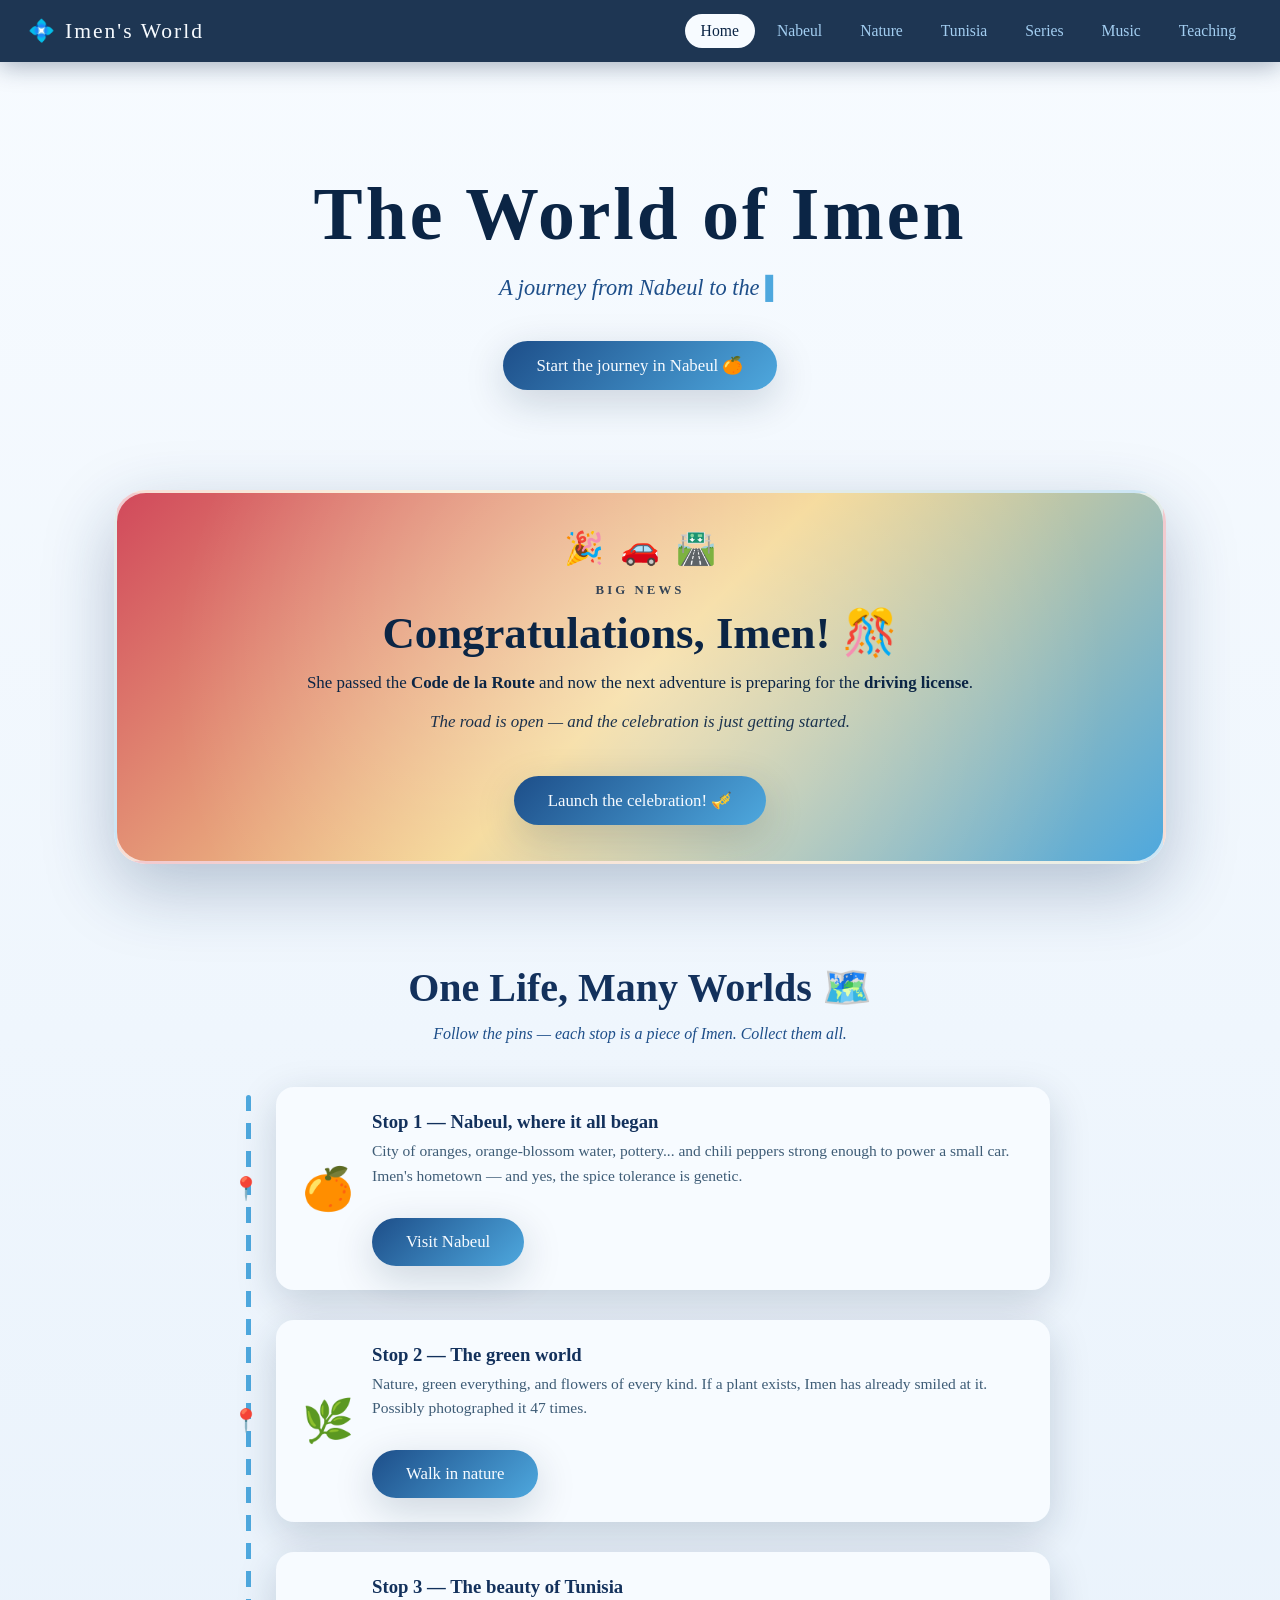
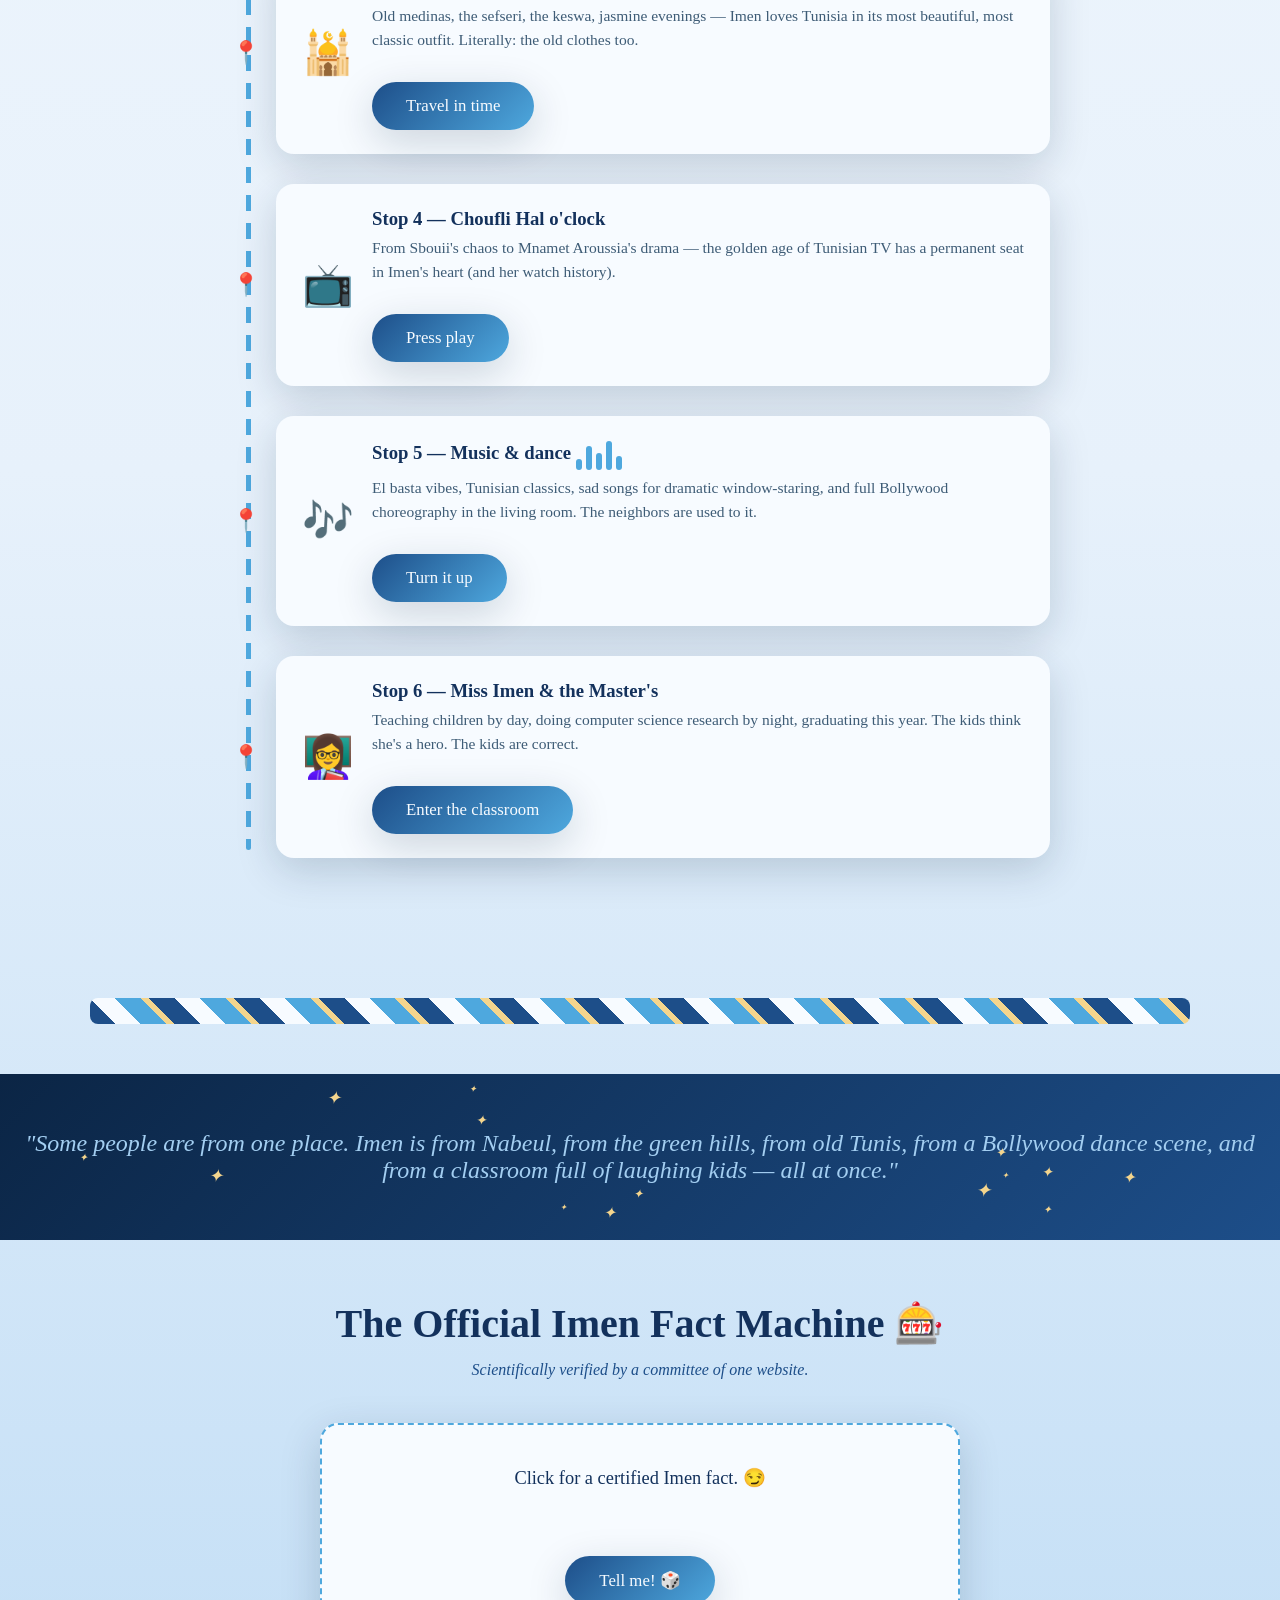
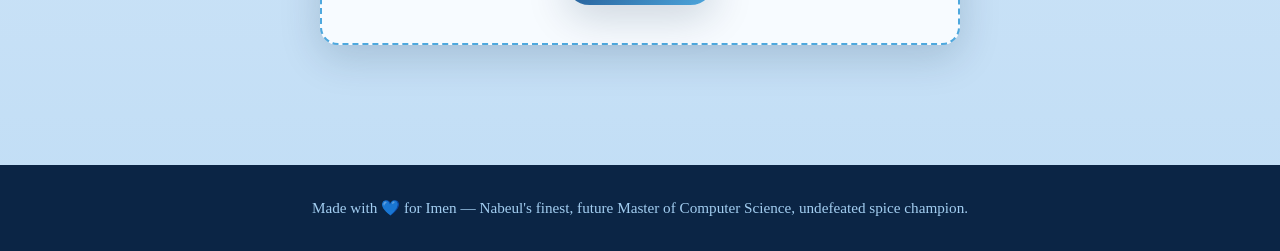
==== commit a01326e4: "Add files via upload" ====
--- a/index.html
+++ b/index.html
@@ -27,6 +27,23 @@
       <p class="subtitle typewriter" data-typewriter='["A journey from Nabeul to the whole world... 🌍","Teacher by day, researcher by deadline, binge-watcher by night.","Spice level: Nabeul. Handle with care. 🌶️","Ahla w sahla — the tour starts now!"]'></p>
       <a class="btn" href="nabeul.html">Start the journey in Nabeul 🍊</a>
     </header>
+
+    <section class="celebration-section reveal">
+      <div class="celebration-card">
+        <div class="celebration-icons" aria-hidden="true">
+          <span class="celebration-icon">🎉</span>
+          <span class="celebration-icon">🚗</span>
+          <span class="celebration-icon">🛣️</span>
+        </div>
+        <p class="celebration-label">Big news</p>
+        <h2>Congratulations, Imen! 🎊</h2>
+        <p class="celebration-copy">
+          She passed the <strong>Code de la Route</strong> and now the next adventure is preparing for the <strong>driving license</strong>.
+        </p>
+        <p class="celebration-copy small">The road is open — and the celebration is just getting started.</p>
+        <button class="btn celebration-btn" id="celebrate-btn">Launch the celebration! 🎺</button>
+      </div>
+    </section>
 
     <section>
       <h2 class="section-title reveal">One Life, Many Worlds 🗺️</h2>
--- a/style.css
+++ b/style.css
@@ -129,6 +129,126 @@
 }
 @keyframes blink { 50% { opacity: 0; } }
 
+/* ---------- Celebration banner ---------- */
+.celebration-section {
+  padding: 10px 24px 40px;
+  max-width: 1100px;
+  margin: 0 auto;
+}
+
+.celebration-card {
+  position: relative;
+  overflow: hidden;
+  text-align: center;
+  padding: 36px 28px;
+  border-radius: 32px;
+  background: linear-gradient(135deg, var(--spice), var(--gold), var(--sky));
+  color: var(--night);
+  border: 3px solid rgba(255, 255, 255, 0.7);
+  box-shadow: 0 24px 70px rgba(20, 53, 96, 0.28);
+  animation: celebrationGlow 2.8s ease-in-out infinite;
+}
+
+.celebration-card::before {
+  content: "";
+  position: absolute;
+  inset: -20%;
+  background: radial-gradient(circle, rgba(255,255,255,0.35), transparent 60%);
+  animation: rotateGlow 10s linear infinite;
+  pointer-events: none;
+}
+
+.celebration-card > * {
+  position: relative;
+  z-index: 1;
+}
+
+.celebration-icons {
+  display: flex;
+  justify-content: center;
+  gap: 16px;
+  margin-bottom: 16px;
+  font-size: 2rem;
+}
+
+.celebration-icon {
+  display: inline-block;
+  animation: bob 1.4s ease-in-out infinite;
+}
+
+.celebration-icon:nth-child(2) { animation-delay: 0.2s; }
+.celebration-icon:nth-child(3) { animation-delay: 0.4s; }
+
+.celebration-label {
+  text-transform: uppercase;
+  letter-spacing: 0.24em;
+  font-size: 0.8rem;
+  font-weight: 700;
+  opacity: 0.82;
+  margin-bottom: 8px;
+}
+
+.celebration-card h2 {
+  font-size: clamp(1.9rem, 4vw, 2.8rem);
+  margin-bottom: 10px;
+}
+
+.celebration-copy {
+  max-width: 760px;
+  margin: 0 auto 10px;
+  font-size: 1.06rem;
+  line-height: 1.7;
+}
+
+.celebration-copy strong {
+  color: var(--night);
+}
+
+.celebration-copy.small {
+  font-style: italic;
+  opacity: 0.92;
+}
+
+.celebration-btn {
+  margin-top: 18px;
+  background: linear-gradient(135deg, var(--night), var(--royal));
+  box-shadow: 0 16px 38px rgba(11, 37, 69, 0.28);
+}
+
+.celebration-btn:hover {
+  transform: translateY(-5px) scale(1.04) rotate(-1deg);
+}
+
+.celebration-piece {
+  position: fixed;
+  z-index: 200;
+  pointer-events: none;
+  user-select: none;
+  font-size: 1.2rem;
+  animation: popOut 2.2s ease-out forwards;
+}
+
+@keyframes celebrationGlow {
+  0%, 100% { box-shadow: 0 24px 70px rgba(20, 53, 96, 0.28); }
+  50% { box-shadow: 0 30px 90px rgba(20, 53, 96, 0.34); }
+}
+
+@keyframes rotateGlow {
+  from { transform: rotate(0deg); }
+  to { transform: rotate(360deg); }
+}
+
+@keyframes bob {
+  0%, 100% { transform: translateY(0); }
+  50% { transform: translateY(-8px); }
+}
+
+@keyframes popOut {
+  0% { opacity: 0; transform: translate3d(0, 0, 0) scale(0.4); }
+  20% { opacity: 1; }
+  100% { opacity: 0; transform: translate3d(var(--dx), var(--dy), 0) scale(1.2); }
+}
+
 /* ---------- Buttons ---------- */
 .btn {
   display: inline-block;
